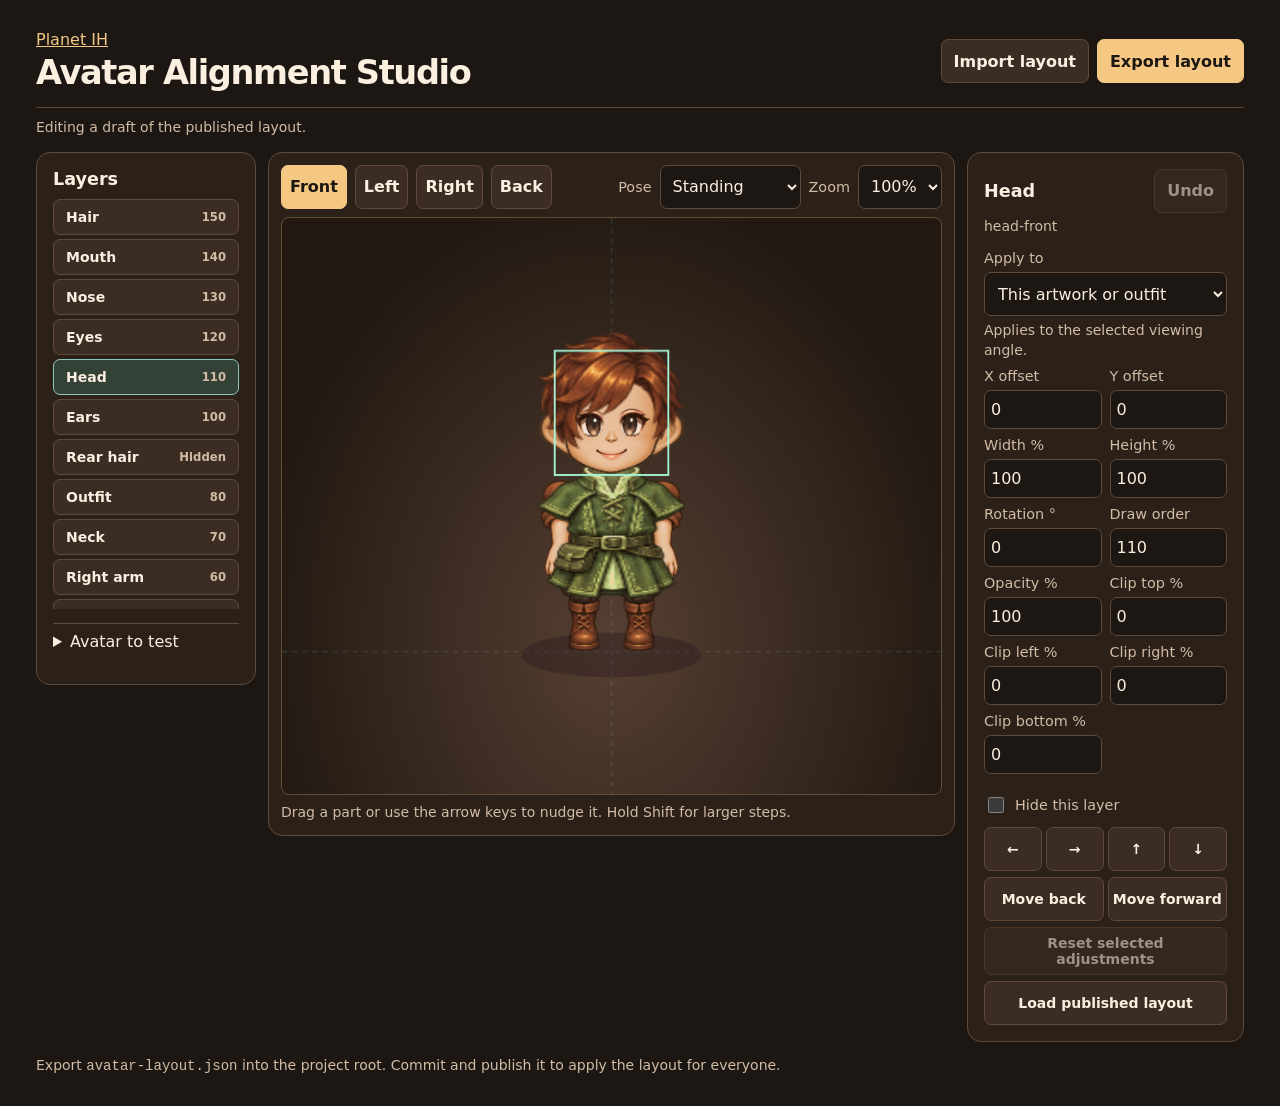
==== avatar-studio.html @ e27ea2a3 "Add a shared avatar alignment studio" ====
<!doctype html>
<html lang="en">
<head>
  <meta charset="utf-8">
  <meta name="viewport" content="width=device-width, initial-scale=1">
  <meta name="theme-color" content="#1c1713">
  <title>Avatar Alignment Studio · Planet IH</title>
  <link rel="preload" href="./assets/avatar-atlas.png?v=9" as="image">
  <link rel="stylesheet" href="./style.css?v=10">
  <link rel="stylesheet" href="./avatar-studio.css?v=12">
  <script type="module" src="./avatar-studio.js?v=12"></script>
</head>
<body>
  <main class="studio">
    <header class="studio-header">
      <div><a href="./">Planet IH</a><h1>Avatar Alignment Studio</h1></div>
      <div class="studio-actions">
        <input id="import-file" type="file" accept=".json,application/json" hidden>
        <button id="import" type="button" disabled>Import layout</button>
        <button id="export" class="primary" type="button" disabled>Export layout</button>
      </div>
    </header>
    <p id="studio-status" role="status">Loading the published layout…</p>
    <div class="studio-grid">
      <section class="panel studio-stage" aria-label="Avatar preview">
        <div class="stage-tools">
          <div id="studio-angles" role="group" aria-label="Preview angle">
            <button type="button" data-angle="south" aria-pressed="true">Front</button>
            <button type="button" data-angle="west" aria-pressed="false">Left</button>
            <button type="button" data-angle="east" aria-pressed="false">Right</button>
            <button type="button" data-angle="north" aria-pressed="false">Back</button>
          </div>
          <div class="stage-options">
            <label for="studio-pose">Pose</label>
            <select id="studio-pose"><option value="0">Standing</option><option value="1">Step forward</option><option value="-1">Step back</option><option value="2">Long step</option></select>
            <label for="studio-zoom">Zoom</label>
            <select id="studio-zoom"><option value="0.5">50%</option><option value="0.75">75%</option><option value="1" selected>100%</option><option value="1.25">125%</option><option value="1.5">150%</option></select>
          </div>
        </div>
        <canvas id="studio-canvas" width="720" height="630" tabindex="0" aria-label="Avatar alignment canvas" aria-describedby="canvas-help"></canvas>
        <p id="canvas-help">Drag a part or use the arrow keys to nudge it. Hold Shift for larger steps.</p>
      </section>
      <section class="panel studio-layers" aria-labelledby="layer-title">
        <h2 id="layer-title">Layers</h2>
        <ul id="layer-list" aria-label="Layers from front to back"></ul>
        <details class="studio-look">
          <summary>Avatar to test</summary>
          <div id="studio-avatar-fields"></div>
        </details>
      </section>
      <section class="panel studio-inspector" aria-labelledby="part-title">
        <div class="inspector-title"><h2 id="part-title">Head</h2><button id="undo" type="button" disabled>Undo</button></div>
        <p id="part-art"></p>
        <label for="edit-scope">Apply to</label>
        <select id="edit-scope"><option value="art">This artwork or outfit</option><option value="angle">Every version of this part</option><option value="body">This artwork and body size</option></select>
        <p id="scope-note"></p>
        <div id="part-fields"></div>
        <label class="studio-toggle"><input id="part-hidden" type="checkbox"> Hide this layer</label>
        <div class="studio-button-row" aria-label="Nudge selected part">
          <button type="button" data-nudge="-1,0" aria-label="Nudge left">←</button>
          <button type="button" data-nudge="1,0" aria-label="Nudge right">→</button>
          <button type="button" data-nudge="0,-1" aria-label="Nudge up">↑</button>
          <button type="button" data-nudge="0,1" aria-label="Nudge down">↓</button>
        </div>
        <div class="studio-button-row">
          <button id="send-back" type="button">Move back</button><button id="bring-forward" type="button">Move forward</button>
        </div>
        <button id="reset-part" class="wide" type="button">Reset selected adjustments</button>
        <button id="published" class="wide" type="button" disabled>Load published layout</button>
      </section>
    </div>
    <footer class="studio-footer">Export <code>avatar-layout.json</code> into the project root. Commit and publish it to apply the layout for everyone.</footer>
  </main>
</body>
</html>
---- style.css ----
:root {
  color-scheme: dark;
  font-family: system-ui, sans-serif;
  color: #fbefe0;
  background: #1c1713;
  --muted: #d2bca5;
  --edge: #614937;
  --accent: #f4c782;
  --panel: #2b2119;
  --inset: #1d1713;
}
* { box-sizing: border-box; }
[hidden] { display: none !important; }
body { margin: 0; }
main { max-width: 1160px; margin: auto; padding: 30px clamp(12px, 4vw, 36px); }
.masthead, .brand, .bar, .actions { display: flex; align-items: center; gap: 12px; }
.masthead, .bar { justify-content: space-between; }
.masthead { border-bottom: 1px solid var(--edge); padding-bottom: 18px; margin-bottom: 24px; }
.mark { display: grid; place-items: center; width: 39px; height: 39px; border-radius: 9px; color: var(--inset); background: var(--accent); font-size: 1.5rem; }
h1, h2, p { margin: 0; }
h1 { font-size: clamp(1.5rem, 4vw, 2.1rem); letter-spacing: -.04em; }
h2 { font-size: 1.1rem; }
.pill { border: 1px solid var(--edge); border-radius: 99px; padding: 5px 12px; color: var(--accent); font-size: .875rem; white-space: nowrap; }
.layout { display: grid; grid-template-columns: minmax(0, 1fr) 300px; grid-template-rows: auto 1fr; gap: 18px; align-items: start; }
.play { grid-area: 1 / 1 / span 2 / 2; }
.room-panel { grid-area: 1 / 2; }
.roster-panel { grid-area: 2 / 2; }
.play, .panel { background: var(--panel); border: 1px solid var(--edge); border-radius: 14px; overflow: hidden; }
.bar { padding: 12px 16px; }
.bar span, #status, #chat-empty, #chat-status, #room-track { color: var(--muted); font-size: .9rem; }
.bar span { white-space: nowrap; }
.field-bar { flex-wrap: wrap; gap: 4px 16px; }
.field-options { display: flex; flex-wrap: wrap; align-items: center; gap: 4px 14px; }
#field { width: 100%; height: auto; display: block; background: #79502f url('./assets/tea-house.jpg') center / 100% 100% no-repeat; cursor: crosshair; touch-action: manipulation; }
#field[data-backdrop="moonlit"] { background-color: #3d345d; background-image: url('./assets/moonlit-tea-house.jpg'); }
.panel { padding: 16px; min-width: 0; }
label { display: block; margin: 14px 0 6px; color: var(--muted); font-size: .9rem; }
input, textarea, select { width: 100%; min-width: 0; border: 1px solid var(--edge); border-radius: 7px; background: var(--inset); color: inherit; padding: 9px; font: inherit; }
select { min-height: 44px; }
.name-toggle, .audio-toggle { display: inline-flex; align-items: center; gap: 7px; min-height: 44px; margin: 0; cursor: pointer; white-space: nowrap; }
.name-toggle input, .audio-toggle input { width: 17px; height: 17px; margin: 0; accent-color: var(--accent); }
.audio-options { border-top: 1px solid var(--edge); margin-top: 14px; padding-top: 10px; }
.audio-toggle + .audio-toggle { margin-inline-start: 10px; }
textarea { display: block; resize: vertical; overflow-wrap: anywhere; }
button { min-height: 44px; border: 1px solid var(--edge); border-radius: 7px; background: #3b2d23; color: inherit; padding: 7px 12px; font: inherit; font-weight: 650; cursor: pointer; }
button:hover { border-color: var(--accent); }
button:disabled { opacity: .55; cursor: default; }
:focus-visible { outline: 2px solid var(--accent); outline-offset: 2px; }
.primary { background: var(--accent); color: var(--inset); border-color: var(--accent); }
.primary:hover { background: #ffdfa8; }
.actions, #hosting button, #joining button, #leave { margin-top: 10px; }
.actions button { flex: 1; }
.wide { width: 100%; }
#status { margin-top: 12px; line-height: 1.45; }
#players { padding: 0; margin: 10px 0 0; list-style: none; display: grid; gap: 8px; }
#players li { display: flex; align-items: center; gap: 7px; overflow-wrap: anywhere; }
.player-name { min-width: 0; flex: 1; }
.moderation { display: flex; gap: 5px; flex: 0 0 auto; }
.moderation button { padding-inline: 8px; }
.kick { color: #ffb5a6; }
.swatch { width: 13px; height: 13px; border-radius: 3px; flex: 0 0 auto; }
.chat { padding: 0 16px 16px; border-top: 1px solid var(--edge); }
.chat-heading { padding-inline: 0; }
#chat-history { padding: 12px; overflow-y: auto; overflow-wrap: anywhere; block-size: 9rem; scrollbar-gutter: stable; background: var(--inset); border: 1px solid var(--edge); border-radius: 7px; }
#chat-log { list-style: none; display: grid; gap: 7px; padding: 0; margin: 0; }
#chat-log strong { margin-inline-end: .5em; }
#chat-end { height: 1px; }
#chat-form { display: flex; gap: 8px; margin-top: 8px; }
#chat-status { margin-top: 8px; }
#mute-notice { margin-top: 8px; color: #ffbea9; font-size: .9rem; }
#avatar-editor { margin-top: 14px; border: 1px solid var(--edge); border-radius: 8px; padding: 0 10px 10px; }
#avatar-editor summary { min-height: 44px; padding: 10px 0; line-height: 24px; cursor: pointer; }
#avatar-editor:not([open]) { padding-bottom: 0; }
#avatar-preview { display: block; width: 100%; height: auto; background: radial-gradient(ellipse at 50% 90%, #735447, #33261f 72%); border-radius: 6px; }
.preview-angles { display: grid; grid-template-columns: repeat(4, minmax(0, 1fr)); gap: 4px; margin-top: 6px; }
.preview-angles button { padding-inline: 2px; font-size: .875rem; }
.preview-angles button[aria-pressed="true"] { background: var(--accent); border-color: var(--accent); color: var(--inset); }
#avatar-fields, .timeout-fields { display: grid; grid-template-columns: repeat(2, minmax(0, 1fr)); column-gap: 8px; }
#avatar-fields select { padding-inline: 4px; font-size: .9rem; }
#mute-dialog { width: min(340px, calc(100% - 24px)); padding: 16px; color: inherit; background: var(--panel); border: 1px solid var(--edge); border-radius: 14px; }
#mute-dialog::backdrop { background: #120b09bb; }
#chat-notice { position: fixed; z-index: 1; inset: auto max(14px, env(safe-area-inset-right)) max(14px, env(safe-area-inset-bottom)) auto; background: var(--accent); color: var(--inset); border-color: var(--accent); box-shadow: 0 3px 15px #0008; }
@media (max-width: 760px) {
  main { padding-top: 14px; }
  .masthead { padding-bottom: 12px; margin-bottom: 12px; }
  .layout { grid-template-columns: minmax(0, 1fr); grid-template-rows: none; }
  .layout > * { grid-area: auto; }
}
---- avatar-studio.css ----
:root { --studio-guide: #8cc7bb; }
.studio { max-width: 1500px; }
.studio a { color: var(--accent); }
.studio-header, .studio-actions, .inspector-title, .stage-tools, .stage-options, #studio-angles { display: flex; align-items: center; gap: 8px; flex-wrap: wrap; }
.studio-header { justify-content: space-between; border-bottom: 1px solid var(--edge); padding-bottom: 15px; }
.studio-header h1 { margin-top: 4px; }
#studio-status, #part-art, #scope-note, #canvas-help, .studio-footer { color: var(--muted); font-size: .875rem; line-height: 1.4; }
#studio-status { margin: 10px 0 14px; min-height: 1.3em; }
.studio-grid { display: grid; grid-template-columns: minmax(190px, 220px) minmax(0, 1fr) minmax(236px, 277px); gap: 12px; align-items: start; }
.studio-stage { grid-column: 2; grid-row: 1; display: grid; padding: 12px; gap: 8px; }
.studio-layers { grid-column: 1; grid-row: 1; }
.studio-inspector { grid-column: 3; grid-row: 1; }
.stage-tools { justify-content: space-between; }
.stage-tools button, .stage-tools select { width: auto; padding-inline: 8px; }
.stage-options label { margin: 0; }
#studio-angles button[aria-pressed="true"] { color: var(--inset); background: var(--accent); border-color: var(--accent); }
#studio-canvas { display: block; width: min(100%, 76vh); height: auto; justify-self: center; touch-action: none; cursor: crosshair; border: 1px solid #624d3a; border-radius: 8px; background: radial-gradient(ellipse at 50% 73%, #563f32, #211912 76%); }
#layer-list { display: grid; gap: 4px; margin: 10px 0 14px; padding: 0; list-style: none; max-height: 410px; overflow-y: auto; }
#layer-list button { display: flex; width: 100%; min-height: 36px; align-items: center; gap: 6px; justify-content: space-between; font-size: .875rem; text-align: left; }
#layer-list button[aria-pressed="true"] { border-color: var(--studio-guide); background: #344137; }
#layer-list small { color: var(--muted); }
.studio-look { border-top: 1px solid var(--edge); padding-top: 8px; }
.studio-look summary { min-height: 36px; cursor: pointer; }
#studio-avatar-fields label { margin-top: 7px; }
.inspector-title { justify-content: space-between; }
#part-art { margin-top: 4px; }
#scope-note { margin-top: 5px; }
#part-fields { display: grid; grid-template-columns: repeat(2, minmax(0, 1fr)); gap: 0 8px; }
#part-fields label { margin-top: 8px; }
#part-fields input { padding-inline: 6px; }
.studio-toggle { display: flex; align-items: center; gap: 8px; min-height: 33px; }
.studio-toggle input { width: 16px; height: 16px; }
.studio-button-row { display: flex; gap: 4px; margin-top: 6px; }
.studio-button-row button { flex: 1; padding-inline: 4px; font-size: .875rem; }
.studio-inspector > button { margin-top: 6px; font-size: .875rem; }
.studio-footer { margin-top: 14px; }
@media (max-width: 1000px) {
  .studio-grid { grid-template-columns: minmax(150px, .7fr) minmax(210px, 1fr); }
  .studio-stage { grid-column: 1 / -1; grid-row: 1; }
  .studio-layers { grid-column: 1; grid-row: 2; }
  .studio-inspector { grid-column: 2; grid-row: 2; }
}
@media (max-width: 480px) {
  .studio { padding-inline: 9px; }
  .studio-grid { grid-template-columns: 1fr; }
  .studio-grid > * { grid-area: auto; }
  #layer-list { grid-template-columns: repeat(2, minmax(0, 1fr)); max-height: 150px; }
}
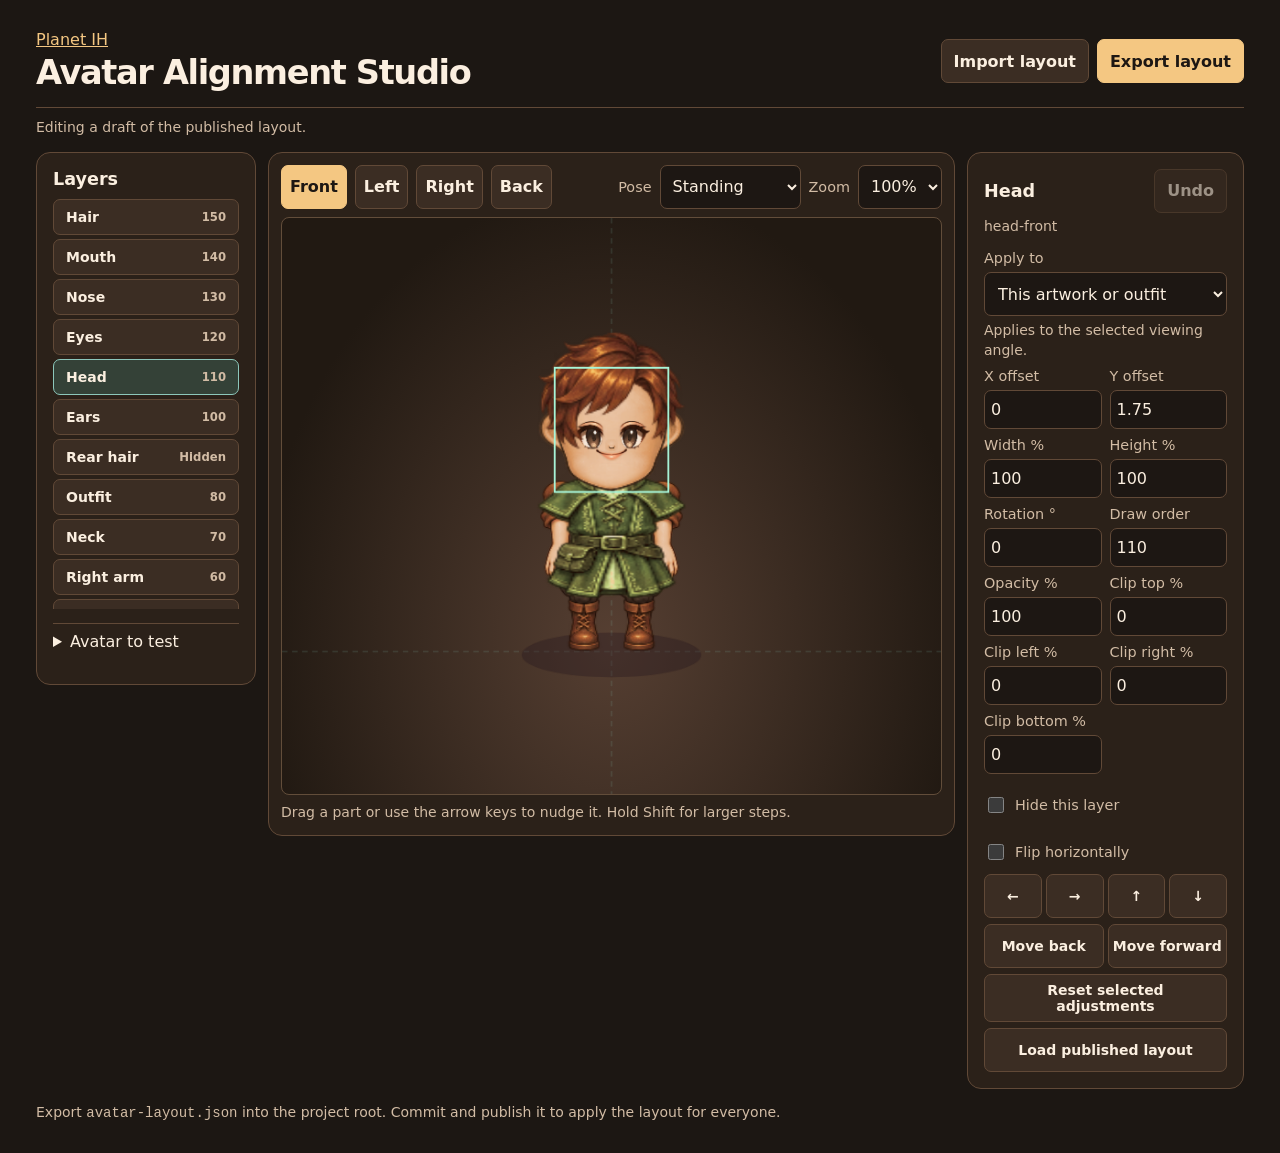
==== commit 3ad8f424: "Apply avatar alignments and add side face artwork" ====
--- a/avatar-studio.html
+++ b/avatar-studio.html
@@ -5,10 +5,10 @@
   <meta name="viewport" content="width=device-width, initial-scale=1">
   <meta name="theme-color" content="#1c1713">
   <title>Avatar Alignment Studio · Planet IH</title>
-  <link rel="preload" href="./assets/avatar-atlas.png?v=9" as="image">
+  <link rel="preload" href="./assets/avatar-atlas.png?v=14" as="image">
   <link rel="stylesheet" href="./style.css?v=10">
-  <link rel="stylesheet" href="./avatar-studio.css?v=12">
-  <script type="module" src="./avatar-studio.js?v=12"></script>
+  <link rel="stylesheet" href="./avatar-studio.css?v=14">
+  <script type="module" src="./avatar-studio.js?v=14"></script>
 </head>
 <body>
   <main class="studio">
@@ -56,6 +56,7 @@
         <p id="scope-note"></p>
         <div id="part-fields"></div>
         <label class="studio-toggle"><input id="part-hidden" type="checkbox"> Hide this layer</label>
+        <label class="studio-toggle"><input id="part-flip" type="checkbox"> Flip horizontally</label>
         <div class="studio-button-row" aria-label="Nudge selected part">
           <button type="button" data-nudge="-1,0" aria-label="Nudge left">←</button>
           <button type="button" data-nudge="1,0" aria-label="Nudge right">→</button>
